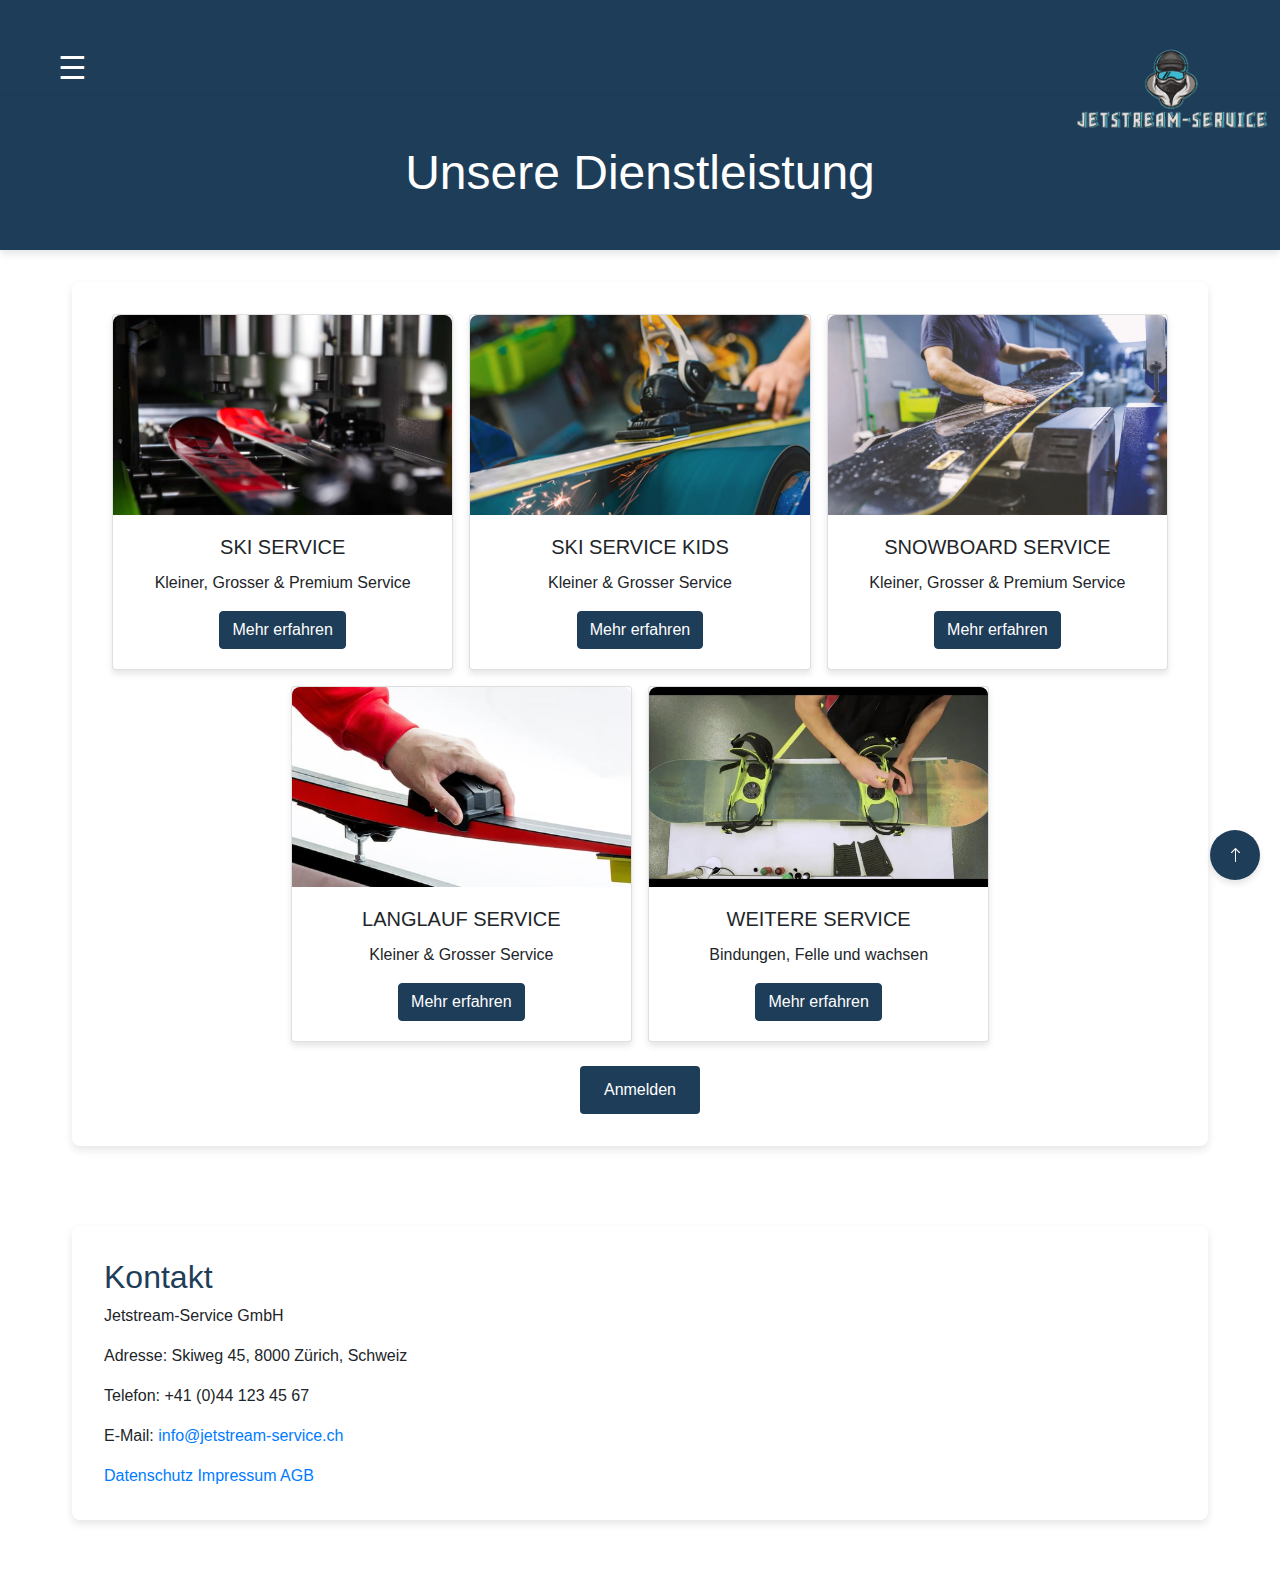
==== docs/HTML/dienstleistungen.html @ 239e8ed9 "first commit" ====
<html lang="en">
  <head>
    <meta charset="UTF-8" />
    <meta name="viewport" content="width=device-width, initial-scale=1.0" />
    <link rel="stylesheet" href="styles.css" />
    <title>Dienstleitungen</title>
    <link rel="icon" href="../IMG/favicon.ico" type="image/x-icon" />
    <link rel="stylesheet" href="../CSS/styles.css" />
    <link
      rel="stylesheet"
      href="https://cdnjs.cloudflare.com/ajax/libs/font-awesome/6.0.0-beta3/css/all.min.css"
    />
    <link
      href="https://cdn.jsdelivr.net/npm/bootstrap-icons/font/bootstrap-icons.css"
      rel="stylesheet"
    />
    <link rel="stylesheet" href="https://cdn.jsdelivr.net/npm/bootstrap@4.3.1/dist/css/bootstrap.min.css" integrity="sha384-ggOyR0iXCbMQv3Xipma34MD+dH/1fQ784/j6cY/iJTQUOhcWr7x9JvoRxT2MZw1T" crossorigin="anonymous">
  </head>
  <body>
    <header>
      <a href="../index.html">
        <img
          id="logo"
          src="../IMG/logo.png"
          alt="Logo"
          width="200px"
          style="position: absolute; top: 20px; right: 10px"
        />
      </a>
      <button class="hamburger" onclick="openSidebar()">☰</button>
      <div id="mySidebar" class="sidebar">
        <a href="javascript:void(0)" class="closebtn" onclick="closeSidebar()"
          >×</a
        >
        <a href="../index.html"><i class="fas fa-home"></i> Home</a>
        <a href="kontakt.html"><i class="fas fa-users"></i> Über Uns</a>
        <a href="schreiben.html"><i class="bi bi-envelope-fill"></i> Kontakt</a>
        <a href="dienstleistungen.html"
          ><i class="bi bi-tools""></i> Dienstleistungen</a
        >
        <a href="anmeldung.html"><i class="fas fa-user-plus"></i> Anmelden</a>
      </div>
    </header>
    <header>
      <h1 id="title">Unsere Dienstleistung</h1>
    </header>
    <button
      id="scrollToTop"
      class="d-flex align-items-center justify-content-center"
    >
      <i class="bi bi-arrow-up"></i>
    </button>
    <main>
      <section id="service">
        <div class="card-container">
          <div class="card">
            <img class="card-img-top" src="../IMG/ski-service.jpg" alt="Ski Service">
            <div class="card-body">
              <h5 class="card-title">SKI SERVICE</h5>
              <p class="card-text">Kleiner, Grosser & Premium Service</p>
              <a href="ski_service.html" class="btn btn-primary" style="background-color: #1e3d59; border-color: #1e3d59;"
              onmouseover="this.style.backgroundColor='#16324f'; this.style.borderColor='#16324f';"
              onmouseout="this.style.backgroundColor='#1e3d59'; this.style.borderColor='#1e3d59';"">Mehr erfahren</a>
            </div>
          </div>
          <div class="card">
            <img class="card-img-top" src="../IMG/ski-service-kids.jpg" alt="Ski Service Kids">
            <div class="card-body">
              <h5 class="card-title">SKI SERVICE KIDS</h5>
              <p class="card-text">Kleiner & Grosser Service</p>
              <a href="ski_service_kids.html" class="btn btn-primary" style="background-color: #1e3d59; border-color: #1e3d59;"
              onmouseover="this.style.backgroundColor='#16324f'; this.style.borderColor='#16324f';"
              onmouseout="this.style.backgroundColor='#1e3d59'; this.style.borderColor='#1e3d59';"">Mehr erfahren</a>
            </div>
          </div>
          <div class="card">
            <img class="card-img-top" src="../IMG/snowboard-service.jpg" alt="Snowboard Service">
            <div class="card-body">
              <h5 class="card-title">SNOWBOARD SERVICE</h5>
              <p class="card-text">Kleiner, Grosser & Premium Service</p>
              <a href="snowboard_service.html" class="btn btn-primary" style="background-color: #1e3d59; border-color: #1e3d59;"
              onmouseover="this.style.backgroundColor='#16324f'; this.style.borderColor='#16324f';"
              onmouseout="this.style.backgroundColor='#1e3d59'; this.style.borderColor='#1e3d59';"">Mehr erfahren</a>
            </div>
          </div>
          <div class="card">
            <img class="card-img-top" src="../IMG/langlauf-service.jpg" alt="Langlauf Service">
            <div class="card-body">
              <h5 class="card-title">LANGLAUF SERVICE</h5>
              <p class="card-text">Kleiner & Grosser Service</p>
              <a href="langlauf_service.html" class="btn btn-primary" style="background-color: #1e3d59; border-color: #1e3d59;"
              onmouseover="this.style.backgroundColor='#16324f'; this.style.borderColor='#16324f';"
              onmouseout="this.style.backgroundColor='#1e3d59'; this.style.borderColor='#1e3d59';"">Mehr erfahren</a>
            </div>
          </div>
          <div class="card">
            <img class="card-img-top" src="../IMG/weitere-service.jpg" alt="Ski Service Kids">
            <div class="card-body">
              <h5 class="card-title">WEITERE SERVICE</h5>
              <p class="card-text">Bindungen, Felle und wachsen</p>
              <a href="weitere_service.html" class="btn btn-primary" style="background-color: #1e3d59; border-color: #1e3d59;"
              onmouseover="this.style.backgroundColor='#16324f'; this.style.borderColor='#16324f';"
              onmouseout="this.style.backgroundColor='#1e3d59'; this.style.borderColor='#1e3d59';"">Mehr erfahren</a>
            </div>
          </div>
        </div>
        </div>
        <br>
        <div style="text-align: center;">
          <a href="anmeldung.html">
            <button id="anmeldebutton">Anmelden</button>
          </a>
        </div>
      </section>
        <br>
        <br>
      <section id="contact">
        <h2>Kontakt</h2>
        <p>Jetstream-Service GmbH</p>
        <p>Adresse: Skiweg 45, 8000 Zürich, Schweiz</p>
        <p>Telefon: +41 (0)44 123 45 67</p>
        <p>
          E-Mail:
          <a href="mailto:info@jetstream-service.ch"
            >info@jetstream-service.ch</a
          >
        </p>
        <a href="datenschutz.html" id="datenschutz">Datenschutz</a>
        <a href="impressum.html" id="impressum">Impressum</a>
        <a href="agb.html" id="agb">AGB</a>
      </section>
    </main>
    <script src="../JS/script.js"></script>
  </body>
</html>
---- docs/CSS/styles.css ----
/* General Styles */
/* Responsive Design */
@media (max-width: 768px) {
  header h1 {
    font-size: 2em;
  }

  .hamburger {
    font-size: 1.5em;
  }

  main {
    padding: 1em;
  }

  section {
    padding: 1em;
  }

  form {
    grid-template-columns: 1fr;
  }

  form label,
  form input,
  form select,
  form button {
    grid-column: span 1;
  }

  .card {
    display: block; /* Stapelt Karten-Inhalt vertikal */
    text-align: center;
  }
  .card img {
    width: 100%;
    height: auto;
  }
}

@media (min-width: 769px) and (max-width: 1024px) {
  header h1 {
    font-size: 2.2em;
  }

  .hamburger {
    font-size: 1.8em;
  }

  main {
    padding: 1.5em;
  }

  section {
    padding: 1.5em;
  }

  form {
    grid-template-columns: 1fr 1fr;
  }

  form label,
  form input,
  form select,
  form button {
    grid-column: span 2;
  }

  .card {
    display: block; /* Stapelt Karten-Inhalt vertikal */
    text-align: center;
  }
  .card img {
    width: 100%;
    height: auto;
  }
}

@media (min-width: 1025px) {
  header h1 {
    font-size: 2.5em;
  }

  .hamburger {
    font-size: 2em;
  }

  main {
    padding: 2em;
  }

  section {
    padding: 2em;
  }

  form {
    grid-template-columns: 1fr 1fr;
  }

  form label,
  form input,
  form select,
  form button {
    grid-column: span 2;
  }
}

#logo {
  position: absolute;
  top: 20px;
  right: 10px;
}
body {
  font-family: "Helvetica Neue", Arial, sans-serif;
  margin: 0;
  padding: 0;
  background-color: #f4f4f9;
  color: #333;
  line-height: 1.6;
}

header {
  background-color: #1e3d59;
  color: white;
  padding: 3em 0;
  text-align: center;
  box-shadow: 0 4px 8px rgba(0, 0, 0, 0.1);
}

header h1 {
  font-size: 2.5em;
  margin: 0;
}

#title {
  font-size: 3em;
  margin: 0;
}

.hamburger {
  background: none;
  border: none;
  color: white;
  font-size: 2em;
  cursor: pointer;
  position: absolute;
  top: 20px;
  left: 10px;
}

/* Sidebar Styles */
.sidebar {
  height: 100%;
  width: 0;
  position: fixed;
  z-index: 1;
  top: 0;
  left: 0;
  background-color: #1e3d59;
  overflow-x: hidden;
  transition: 0.5s;
  padding-top: 60px;
}

.sidebar a {
  padding: 10px 15px;
  text-decoration: none;
  font-size: 1.5em;
  color: white;
  display: block;
  transition: 0.3s;
}

.sidebar a:hover {
  background-color: #16324f;
}

.sidebar .closebtn {
  position: absolute;
  top: 0;
  right: 25px;
  font-size: 2em;
}

h1,
h2 {
  margin: 0.5em 0;
}

main {
  padding: 2em;
  max-width: 1200px;
  margin: 0 auto;
}

section {
  margin-bottom: 2em;
  background-color: white;
  padding: 2em;
  border-radius: 8px;
  box-shadow: 0 4px 8px rgba(0, 0, 0, 0.1);
}

section h2 {
  color: #1e3d59;
}

button {
  background-color: #1e3d59;
  color: white;
  border: none;
  padding: 0.75em 1.5em;
  border-radius: 4px;
  cursor: pointer;
  font-size: 1em;
}

button:hover {
  background-color: #16324f;
}

footer {
  background-color: #1e3d59;
  color: white;
  text-align: center;
  padding: 1em 0;
  position: fixed;
  width: 100%;
  bottom: 0;
}

footer p {
  margin: 0;
}

video {
  display: block;
  margin: 1em 0;
  max-width: 100%;
  border-radius: 8px;
  box-shadow: 0 4px 8px rgba(0, 0, 0, 0.1);
}

#services {
  display: grid;
  grid-template-columns: repeat(auto-fit, minmax(300px, 1fr));
  grid-gap: 1em;
  align-items: center;
}

/* Form Styles */
form {
  display: grid;
  grid-template-columns: 1fr 1fr;
  grid-gap: 1em;
  background-color: #fff;
  padding: 2em;
  border-radius: 8px;
  box-shadow: 0 4px 8px rgba(0, 0, 0, 0.1);
}

form label {
  grid-column: span 2;
  font-weight: bold;
  margin-bottom: 0.5em;
}

form input,
form select {
  grid-column: span 2;
  padding: 0.5em;
  border: 1px solid #ccc;
  border-radius: 4px;
  font-size: 1em;
}

form button {
  grid-column: span 2;
  justify-self: center;
  padding: 0.75em 1.5em;
  background-color: #1e3d59;
  color: white;
  border: none;
  border-radius: 4px;
  cursor: pointer;
  font-size: 1em;
}

form button:hover {
  background-color: #16324f;
}

#scrollToTop {
  position: fixed;
  bottom: 20px;
  right: 20px;
  display: none;
  z-index: 1000;
  background-color: #1e3d59;
  color: white;
  border: none;
  border-radius: 50%;
  width: 50px;
  height: 50px;
  justify-content: center;
  align-items: center;
  box-shadow: 0 4px 6px rgba(0, 0, 0, 0.1);
  cursor: pointer;
}
#scrollToTop:hover {
  background-color: #16324f;
}

#anmeldebutton {
  background-color: #1e3d59;
  color: white;
  border: none;
  padding: 0.75em 1.5em;
  border-radius: 4px;
  cursor: pointer;
  font-size: 1em;
}

#anmeldebutton:hover {
  background-color: #16324f;
}

label {
  display: block; /* Stellt sicher, dass das Label immer in einer neuen Zeile ist */
  margin-bottom: 0.5em; /* Abstand zwischen Label und Eingabefeld */
}

input[type="text"] {
  width: 100%; /* Damit das Eingabefeld die volle Breite einnimmt */
  padding: 0.5em; /* Innenabstand für das Eingabefeld */
  border: 1px solid #ccc; /* Rahmen für das Eingabefeld */
  border-radius: 4px; /* Abgerundete Ecken */
}

.card-container {
  display: flex;
  flex-wrap: wrap; /* Karten umbrechen, wenn kein Platz vorhanden ist */
  gap: 1rem; /* Abstand zwischen den Karten */
  justify-content: center; /* Zentriert die Karten */
}
.card-deck-container {
  display: flex;
  flex-wrap: wrap; /* Karten umbrechen, wenn Platz nicht reicht */
  gap: 1rem; /* Abstand zwischen den Karten */
  justify-content: center; /* Zentriere die Karten horizontal */
  margin-top: 20px;
}

/* Einzelne Karte */
.card {
  flex: 0 1 calc(33.333% - 1rem); /* Drei Karten pro Zeile */
  background: #fff;
  border: 1px solid #ddd;
  border-radius: 8px;
  box-shadow: 0 4px 6px rgba(0, 0, 0, 0.1);
  overflow: hidden;
  text-align: center;
}

/* Bild in der Karte */
.card-img-top {
  width: 100%;
  height: 200px;
  object-fit: cover;
}

/* Kartenkörper */
.card-body {
  padding: 1rem;
}

.card-title {
  font-size: 1.25rem;
  margin-bottom: 0.5rem;
}

/* Buttons */
.btn-custom {
  background-color: #1e3d59;
  border-color: #1e3d59;
  color: white;
  padding: 0.5rem 1.5rem;
  text-decoration: none;
  border-radius: 4px;
  margin-right: 10px;
}

.btn-custom:hover {
  background-color: #16324f;
  border-color: #16324f;
}

.card img {
  width: 100%;
  height: 200px;
  object-fit: cover; /* Zuschneiden der Bilder */
}

.card-text {
  margin-bottom: 1rem;
}

@media (max-width: 768px) {
  .card {
    flex: 1 1 calc(50% - 1rem);
    max-width: calc(50% - 1rem);
  }
}

@media (max-width: 576px) {
  .card {
    flex: 1 1 100%;
    max-width: 100%;
  }
}
.card img {
  width: 100%; /* Bild passt sich der Breite der Karte an */
  height: 200px; /* Standardhöhe */
  object-fit: cover; /* Bild wird zugeschnitten, um die Höhe einzuhalten */
  border-radius: 0.5rem 0.5rem 0 0; /* Optional: Ecken abrunden */
}

/* Media Queries für unterschiedliche Gerätetypen */
@media (max-width: 1200px) {
  .card img {
    height: 180px; /* Kleinere Höhe für kleinere Bildschirme */
  }
}

@media (max-width: 992px) {
  .card img {
    height: 160px; /* Für Tablets */
  }
}

@media (max-width: 768px) {
  .card img {
    height: 140px; /* Für kleinere Geräte wie Smartphones */
  }
  .notification {
    width: 100%;
    max-width: none;
    border-radius: 0;
  }
}

@media (max-width: 576px) {
  .card img {
    height: 120px; /* Für sehr kleine Bildschirme */
  }
}

.notification {
  display: none;
  position: fixed;
  top: 0;
  left: 50%;
  transform: translateX(-50%);
  width: 90%;
  max-width: 600px;
  background-color: #dc3545; /* Bootstrap Danger Color */
  color: white;
  text-align: center;
  padding: 1rem;
  z-index: 1000;
  box-shadow: 0 4px 6px rgba(0, 0, 0, 0.1);
  border-radius: 8px;
  opacity: 0;
  transition: opacity 0.3s ease, top 0.3s ease;
}

.notification.show {
  display: block;
  top: 20px;
  opacity: 1;
}

.notification .close-btn {
  position: absolute;
  right: 1rem;
  top: 50%;
  transform: translateY(-50%);
  background: none;
  border: none;
  color: white;
  font-size: 1.5rem;
  cursor: pointer;
}
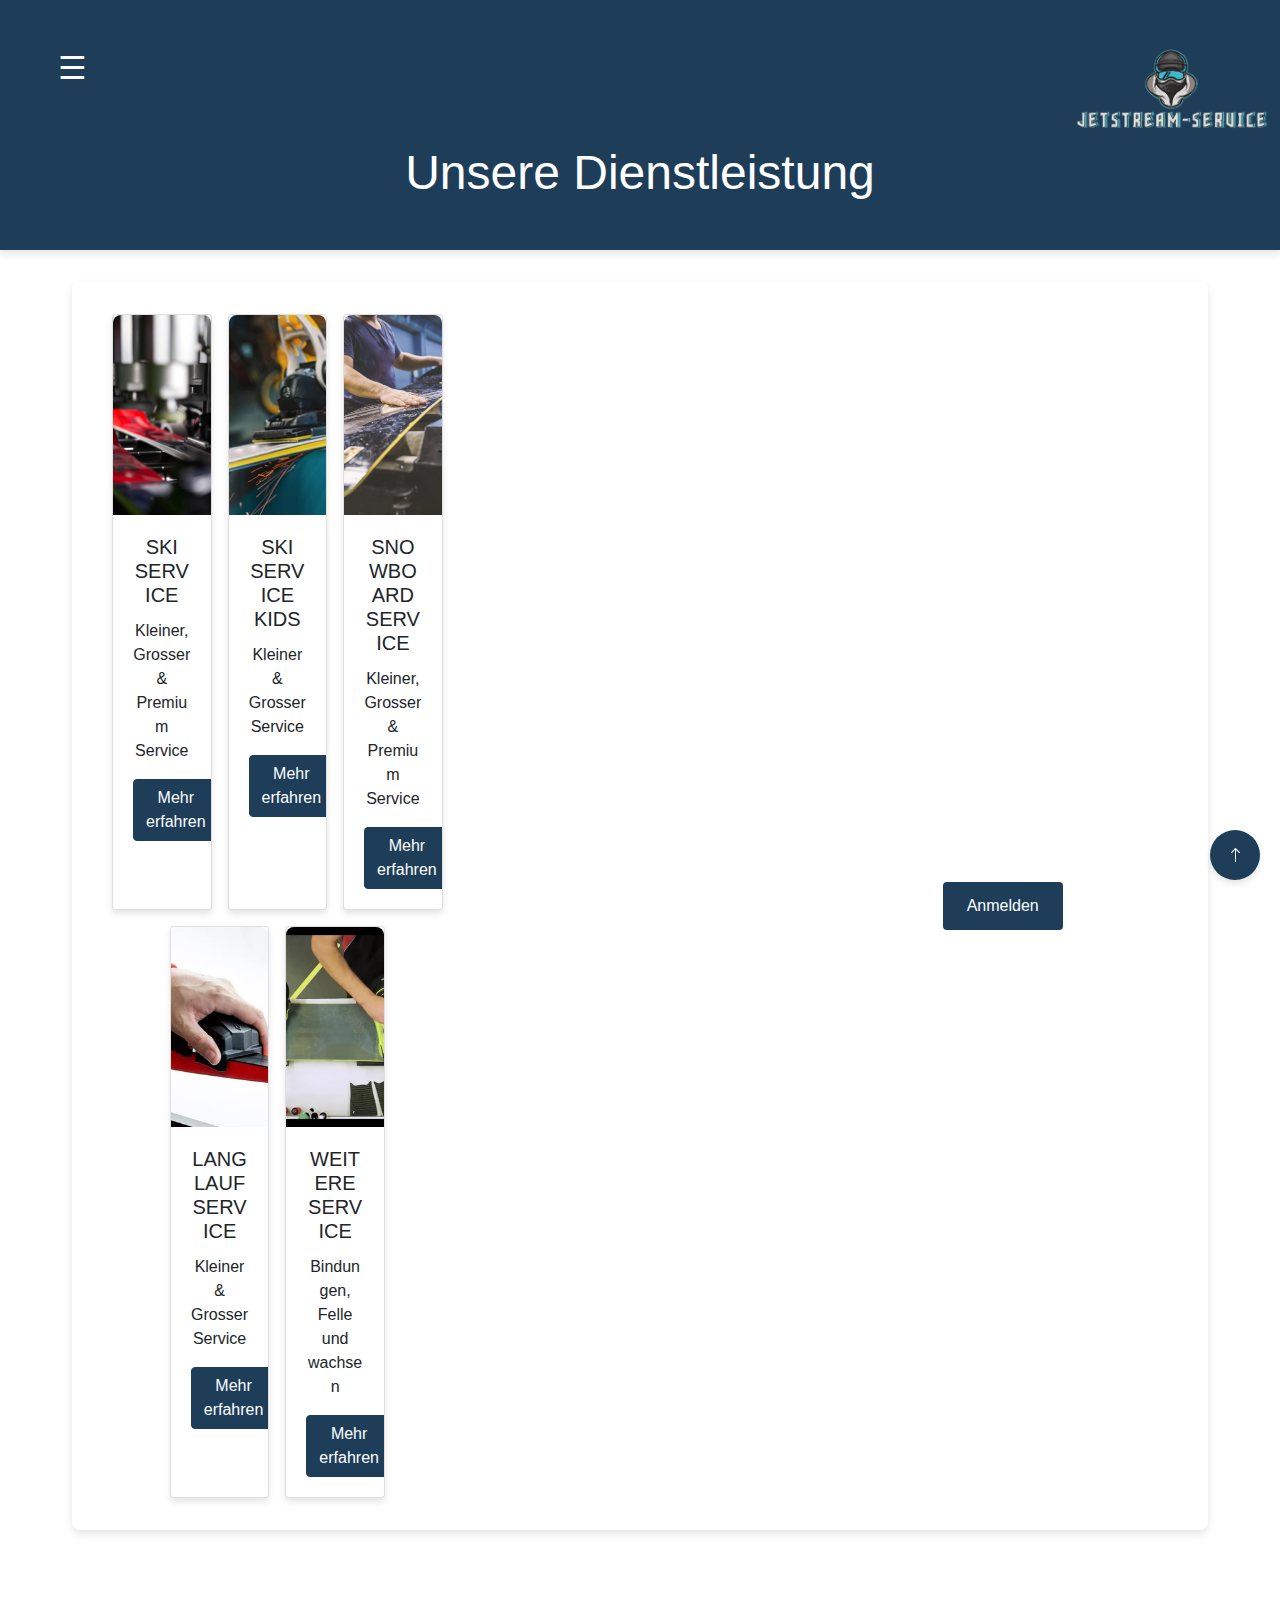
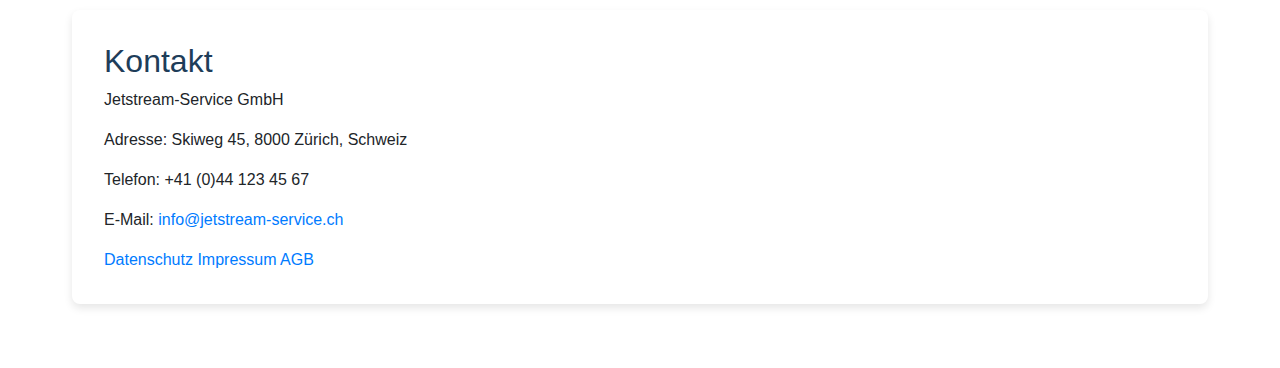
==== commit a433fee5: "testing um Cors zu erlauben" ====
--- a/docs/HTML/dienstleistungen.html
+++ b/docs/HTML/dienstleistungen.html
@@ -51,7 +51,7 @@
       <i class="bi bi-arrow-up"></i>
     </button>
     <main>
-      <section id="service">
+      <section id="services">
         <div class="card-container">
           <div class="card">
             <img class="card-img-top" src="../IMG/ski-service.jpg" alt="Ski Service">
